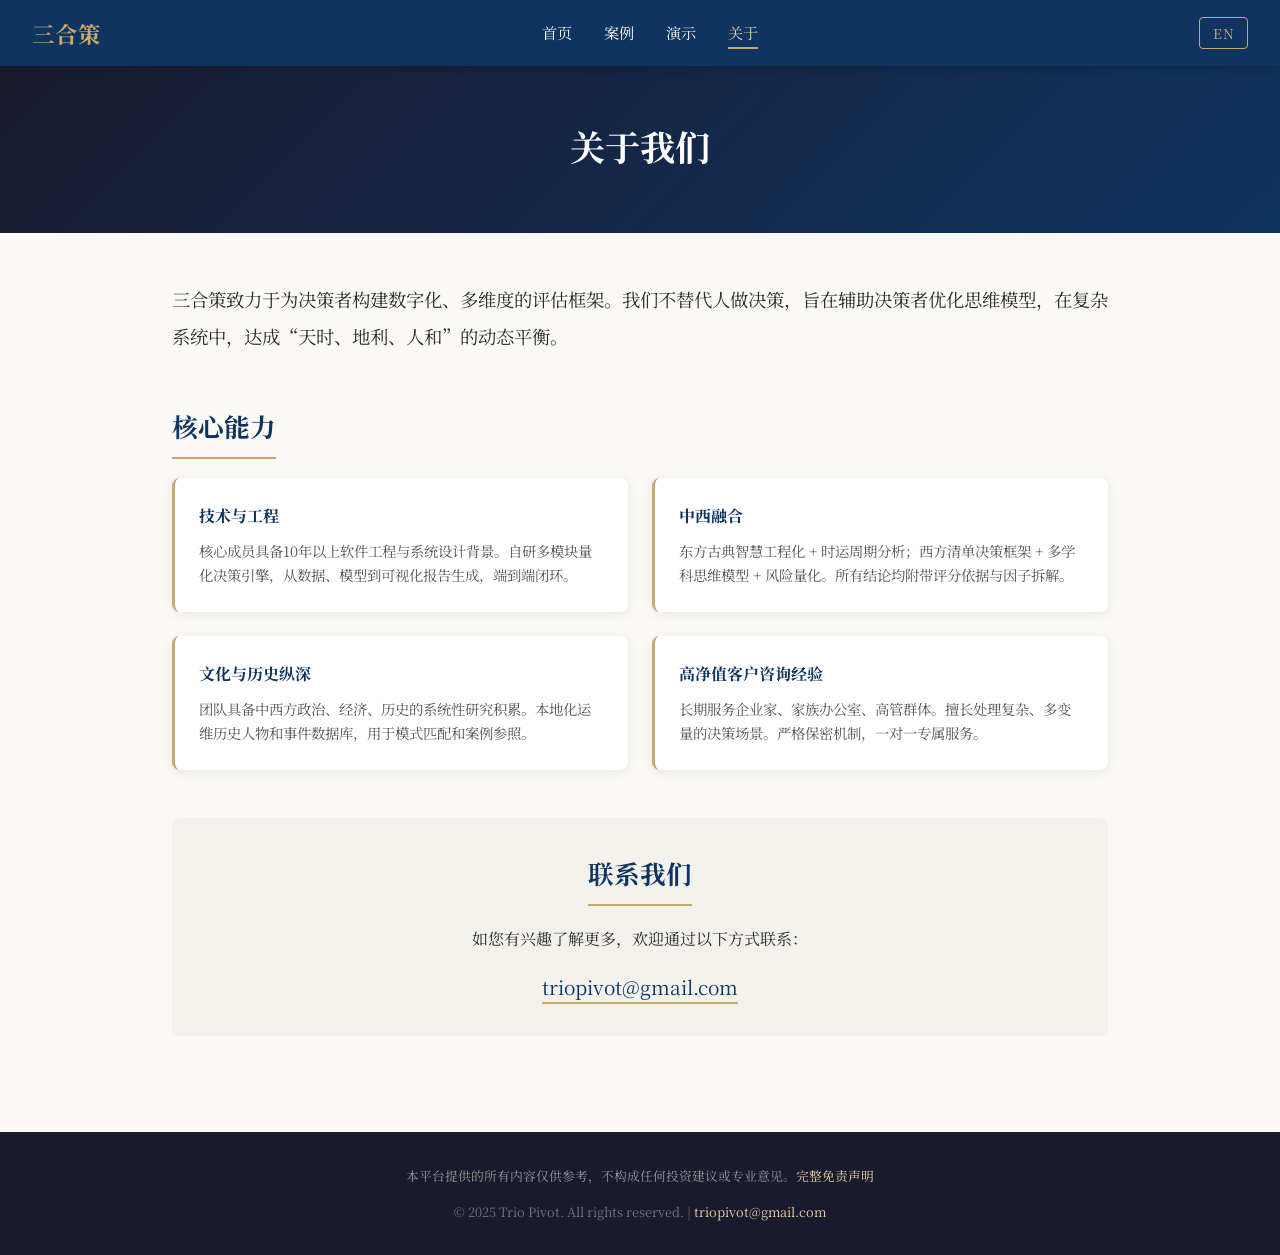
==== about.html @ 91f5c19b "Add files via upload" ====
<!DOCTYPE html>
<html lang="zh-CN">
<head>
  <meta charset="UTF-8">
  <meta name="viewport" content="width=device-width, initial-scale=1.0">
  <title>关于我们 — 三合策 Trio Pivot</title>
  <link rel="stylesheet" href="style.css">
  <link href="https://fonts.googleapis.com/css2?family=Noto+Serif+SC:wght@400;600;700&display=swap" rel="stylesheet">
</head>
<body>
  <!-- Navigation -->
  <nav class="navbar">
    <div class="nav-brand">三合策</div>
    <ul class="nav-links">
      <li><a href="index.html" data-i18n="nav.home">首页</a></li>
      <li><a href="cases.html" data-i18n="nav.cases">案例</a></li>
      <li><a href="demo.html" data-i18n="nav.demo">演示</a></li>
      <li><a href="about.html" class="active" data-i18n="nav.about">关于</a></li>
    </ul>
    <button id="lang-toggle" class="lang-toggle" onclick="toggleLang()">EN</button>
  </nav>

  <!-- Page Header -->
  <header class="page-header">
    <h1 data-i18n="about.title">关于我们</h1>
  </header>

  <main class="container about-container">

    <!-- Mission (preserved original paragraph) -->
    <section class="about-section">
      <p class="lead" data-i18n="about.mission">三合策致力于为决策者构建数字化、多维度的评估框架。我们不替代人做决策，旨在辅助决策者优化思维模型，在复杂系统中，达成"天时、地利、人和"的动态平衡。</p>
    </section>

    <!-- Core Capabilities -->
    <section class="about-section">
      <h2 data-i18n="about.capabilities.title">核心能力</h2>
      <div class="capability-grid">
        <div class="capability-item">
          <h3 data-i18n="about.cap1.title">技术与工程</h3>
          <p data-i18n="about.cap1.desc">核心成员具备10年以上软件工程与系统设计背景。自研多模块量化决策引擎，从数据、模型到可视化报告生成，端到端闭环。</p>
        </div>
        <div class="capability-item">
          <h3 data-i18n="about.cap2.title">中西融合</h3>
          <p data-i18n="about.cap2.desc">东方古典智慧工程化 + 时运周期分析；西方清单决策框架 + 多学科思维模型 + 风险量化。所有结论均附带评分依据与因子拆解。</p>
        </div>
        <div class="capability-item">
          <h3 data-i18n="about.cap3.title">文化与历史纵深</h3>
          <p data-i18n="about.cap3.desc">团队具备中西方政治、经济、历史的系统性研究积累。本地化运维历史人物和事件数据库，用于模式匹配和案例参照。</p>
        </div>
        <div class="capability-item">
          <h3 data-i18n="about.cap4.title">高净值客户咨询经验</h3>
          <p data-i18n="about.cap4.desc">长期服务企业家、家族办公室、高管群体。擅长处理复杂、多变量的决策场景。严格保密机制，一对一专属服务。</p>
        </div>
      </div>
    </section>

    <!-- Contact -->
    <section class="about-section about-contact">
      <h2 data-i18n="about.contact.title">联系我们</h2>
      <p data-i18n="about.contact.desc">如您有兴趣了解更多，欢迎通过以下方式联系：</p>
      <p class="contact-email"><a href="mailto:triopivot@gmail.com">triopivot@gmail.com</a></p>
    </section>

  </main>

  <!-- Footer -->
  <footer class="footer">
    <div class="container">
      <p class="footer-disclaimer" data-i18n="footer.disclaimer">本平台提供的所有内容仅供参考，不构成任何投资建议或专业意见。<a href="disclaimer.html">完整免责声明</a></p>
      <p class="footer-copy" data-i18n="footer.copy">&copy; 2025 Trio Pivot. All rights reserved. | <a href="mailto:triopivot@gmail.com">triopivot@gmail.com</a></p>
    </div>
  </footer>
  <script src="i18n.js"></script>
</body>
</html>
---- style.css ----
/* ===== Base & Variables ===== */
:root {
  --color-navy: #0f3460;
  --color-navy-dark: #1a1a2e;
  --color-navy-mid: #16213e;
  --color-gold: #c9a96e;
  --color-gold-light: #e8d5a3;
  --color-bg: #faf9f6;
  --color-text: #2c2c2c;
  --color-text-light: #555;
  --color-border: #e0dcd4;
  --font-serif: 'Noto Serif SC', 'Georgia', serif;
  --max-width: 1000px;
  --radius: 8px;
  --shadow: 0 2px 12px rgba(0,0,0,0.08);
}

* {
  margin: 0;
  padding: 0;
  box-sizing: border-box;
}

html {
  scroll-behavior: smooth;
}

body {
  font-family: var(--font-serif);
  background: var(--color-bg);
  color: var(--color-text);
  line-height: 1.8;
  font-size: 16px;
}

/* ===== Navigation ===== */
.navbar {
  position: sticky;
  top: 0;
  z-index: 100;
  display: flex;
  align-items: center;
  justify-content: space-between;
  padding: 0.8rem 2rem;
  background: var(--color-navy);
  box-shadow: 0 2px 8px rgba(0,0,0,0.2);
}

.nav-brand {
  font-size: 1.4rem;
  font-weight: 700;
  color: var(--color-gold);
  letter-spacing: 0.05em;
}

.nav-links {
  list-style: none;
  display: flex;
  gap: 2rem;
}

.nav-links a {
  color: #fff;
  text-decoration: none;
  font-size: 0.95rem;
  padding: 0.3rem 0;
  border-bottom: 2px solid transparent;
  transition: border-color 0.3s, color 0.3s;
}

.nav-links a:hover,
.nav-links a.active {
  color: var(--color-gold-light);
  border-bottom-color: var(--color-gold);
}

/* Language Toggle */
.lang-toggle {
  background: transparent;
  border: 1.5px solid var(--color-gold);
  color: var(--color-gold);
  font-family: var(--font-serif);
  font-size: 0.85rem;
  padding: 0.3rem 0.8rem;
  border-radius: 4px;
  cursor: pointer;
  transition: background 0.3s, color 0.3s;
  letter-spacing: 0.05em;
}

.lang-toggle:hover {
  background: var(--color-gold);
  color: var(--color-navy-dark);
}

/* ===== Hero ===== */
.hero {
  background: linear-gradient(135deg, var(--color-navy-dark) 0%, var(--color-navy-mid) 50%, var(--color-navy) 100%);
  padding: 5rem 2rem;
  text-align: center;
}

.hero-content {
  max-width: var(--max-width);
  margin: 0 auto;
}

.hero-title {
  font-size: 3.5rem;
  color: #fff;
  margin-bottom: 0.3rem;
  letter-spacing: 0.1em;
}

.hero-subtitle {
  font-size: 1.3rem;
  color: var(--color-gold-light);
  margin-bottom: 1rem;
  font-weight: 400;
  letter-spacing: 0.15em;
}

.hero-tagline {
  font-size: 1.5rem;
  color: var(--color-gold);
  font-weight: 600;
  margin-top: 1.5rem;
  letter-spacing: 0.2em;
}

/* ===== Page Header (non-hero) ===== */
.page-header {
  background: linear-gradient(135deg, var(--color-navy-dark) 0%, var(--color-navy) 100%);
  padding: 3rem 2rem;
  text-align: center;
}

.page-header h1 {
  font-size: 2.2rem;
  color: #fff;
  margin-bottom: 0.5rem;
}

.page-header p {
  color: var(--color-gold-light);
  font-size: 1rem;
  max-width: 600px;
  margin: 0 auto;
}

/* ===== Sections ===== */
.section {
  padding: 4rem 2rem;
}

.section-alt {
  background: #f3f1ec;
}

.section-cta {
  text-align: center;
  background: var(--color-navy-dark);
  padding: 3rem 2rem;
}

.section-cta h2 {
  color: #fff;
  margin-bottom: 1.5rem;
}

.container {
  max-width: var(--max-width);
  margin: 0 auto;
}

h2 {
  font-size: 1.6rem;
  color: var(--color-navy);
  margin-bottom: 1.2rem;
  padding-bottom: 0.5rem;
  border-bottom: 2px solid var(--color-gold);
  display: inline-block;
}

.section-intro {
  color: var(--color-text-light);
  margin-bottom: 2rem;
}

.lead {
  font-size: 1.15rem;
  line-height: 2;
  color: var(--color-text);
  margin-bottom: 1rem;
}

/* ===== Module Grid (Homepage) ===== */
.module-grid {
  display: grid;
  grid-template-columns: repeat(auto-fit, minmax(280px, 1fr));
  gap: 1.5rem;
}

.module-card {
  background: #fff;
  border-radius: var(--radius);
  padding: 1.8rem;
  box-shadow: var(--shadow);
  border-top: 3px solid var(--color-gold);
  transition: transform 0.2s, box-shadow 0.2s;
}

.module-card:hover {
  transform: translateY(-3px);
  box-shadow: 0 6px 20px rgba(0,0,0,0.12);
}

.module-icon {
  font-size: 2rem;
  margin-bottom: 0.8rem;
}

.module-card h3 {
  font-size: 1.1rem;
  color: var(--color-navy);
  margin-bottom: 0.6rem;
}

.module-card p {
  font-size: 0.9rem;
  color: var(--color-text-light);
  line-height: 1.7;
}

/* ===== Boundary List (Homepage) ===== */
.boundary-list {
  list-style: none;
  max-width: 600px;
}

.boundary-list li {
  padding: 0.8rem 0;
  padding-left: 1.5rem;
  position: relative;
  border-bottom: 1px solid var(--color-border);
  color: var(--color-text-light);
}

.boundary-list li::before {
  content: "✕";
  position: absolute;
  left: 0;
  color: #c0392b;
  font-weight: bold;
}

/* ===== Buttons ===== */
.cta-buttons {
  display: flex;
  gap: 1rem;
  justify-content: center;
  flex-wrap: wrap;
}

.btn {
  display: inline-block;
  padding: 0.8rem 2rem;
  border-radius: var(--radius);
  text-decoration: none;
  font-size: 1rem;
  font-family: var(--font-serif);
  transition: background 0.3s, transform 0.2s;
}

.btn-primary {
  background: var(--color-gold);
  color: var(--color-navy-dark);
  font-weight: 600;
}

.btn-primary:hover {
  background: var(--color-gold-light);
  transform: translateY(-2px);
}

.btn-secondary {
  background: transparent;
  color: var(--color-gold-light);
  border: 1.5px solid var(--color-gold);
}

.btn-secondary:hover {
  background: var(--color-gold);
  color: var(--color-navy-dark);
  transform: translateY(-2px);
}

/* ===== Case Studies ===== */
.cases-container {
  padding: 3rem 2rem;
}

.case-card {
  background: #fff;
  border-radius: var(--radius);
  box-shadow: var(--shadow);
  margin-bottom: 2.5rem;
  overflow: hidden;
  border-left: 4px solid var(--color-gold);
}

.case-header {
  background: linear-gradient(135deg, var(--color-navy-dark), var(--color-navy));
  padding: 1.5rem 2rem;
}

.case-number {
  display: inline-block;
  background: var(--color-gold);
  color: var(--color-navy-dark);
  font-size: 0.8rem;
  font-weight: 700;
  padding: 0.2rem 0.8rem;
  border-radius: 3px;
  margin-bottom: 0.5rem;
}

.case-header h2 {
  color: #fff;
  border: none;
  font-size: 1.4rem;
  margin: 0;
  padding: 0;
  display: block;
}

.case-body {
  padding: 2rem;
}

.case-profile {
  margin-bottom: 1.5rem;
  padding-bottom: 1rem;
  border-bottom: 1px solid var(--color-border);
}

.case-profile p {
  margin-bottom: 0.3rem;
  font-size: 0.95rem;
}

.case-modules {
  margin-bottom: 1.5rem;
}

.case-modules h4,
.case-process h4,
.case-outcome h4 {
  font-size: 0.95rem;
  color: var(--color-navy);
  margin-bottom: 0.6rem;
}

.module-tags {
  display: flex;
  gap: 0.5rem;
  flex-wrap: wrap;
}

.tag {
  display: inline-block;
  background: #eef2f7;
  color: var(--color-navy);
  padding: 0.3rem 0.8rem;
  border-radius: 20px;
  font-size: 0.85rem;
  font-weight: 600;
}

.case-process {
  margin-bottom: 1.5rem;
}

.case-process ul {
  list-style: none;
  padding: 0;
}

.case-process li {
  padding: 0.5rem 0;
  padding-left: 1rem;
  border-left: 2px solid var(--color-gold);
  margin-bottom: 0.5rem;
  font-size: 0.9rem;
  line-height: 1.6;
}

.case-outcome {
  background: #f8f7f4;
  padding: 1.2rem;
  border-radius: var(--radius);
}

.case-outcome p {
  font-size: 0.9rem;
  line-height: 1.7;
}

.cases-note {
  padding: 1.5rem 2rem;
  background: transparent;
}

.note-text {
  font-size: 0.85rem;
  color: var(--color-text-light);
  font-style: italic;
  text-align: center;
}

/* ===== Demo Page ===== */
.demo-container {
  padding: 3rem 2rem;
}

.demo-section {
  margin-bottom: 3.5rem;
}

.demo-section h2 {
  display: inline-block;
}

.demo-video-section {
  margin-bottom: 3rem;
}

/* Screenshot Gallery */
.screenshot-gallery {
  display: flex;
  flex-wrap: wrap;
  gap: 1.5rem;
  justify-content: center;
}

.screenshot-item {
  max-width: 800px;
  width: 100%;
  border-radius: var(--radius);
  overflow: hidden;
  box-shadow: var(--shadow);
  background: #fff;
}

.screenshot-item img {
  width: 100%;
  display: block;
}

.screenshot-item figcaption {
  padding: 0.8rem 1rem;
  font-size: 0.85rem;
  color: var(--color-text-light);
  text-align: center;
  background: #f8f7f4;
}

/* Video Stack (one per row) */
.demo-video-stack {
  display: flex;
  flex-direction: column;
  gap: 2.5rem;
}

.demo-video-card {
  background: #fff;
  border-radius: var(--radius);
  overflow: hidden;
  box-shadow: var(--shadow);
  max-width: 800px;
  margin: 0 auto;
  width: 100%;
}

.demo-video-card h3 {
  padding: 1rem 1.2rem 0.5rem;
  font-size: 1rem;
  color: var(--color-navy);
}

.demo-video-card .video-wrapper {
  border-radius: 0;
  box-shadow: none;
  max-width: none;
}

.video-caption {
  padding: 0.8rem 1.2rem;
  font-size: 0.85rem;
  color: var(--color-text-light);
}

.video-wrapper {
  position: relative;
  width: 100%;
  max-width: 800px;
  margin: 0 auto;
  border-radius: var(--radius);
  overflow: hidden;
  box-shadow: 0 4px 20px rgba(0,0,0,0.15);
  background: #000;
}

.video-wrapper video {
  width: 100%;
  display: block;
}

.demo-description {
  margin-bottom: 2.5rem;
}

.demo-description h2 {
  display: inline-block;
}

.demo-highlights {
  list-style: none;
  padding: 0;
}

.demo-highlights li {
  padding: 0.6rem 0;
  padding-left: 1.5rem;
  position: relative;
  font-size: 0.95rem;
  color: var(--color-text-light);
}

.demo-highlights li::before {
  content: "▸";
  position: absolute;
  left: 0;
  color: var(--color-gold);
  font-weight: bold;
}

.demo-links {
  text-align: center;
  padding-top: 2rem;
  border-top: 1px solid var(--color-border);
}

.demo-links h3 {
  font-size: 1.1rem;
  color: var(--color-navy);
  margin-bottom: 1rem;
}

/* ===== About Page ===== */
.about-container {
  padding: 3rem 2rem;
}

.about-section {
  margin-bottom: 3rem;
}

.capability-grid {
  display: grid;
  grid-template-columns: repeat(2, 1fr);
  gap: 1.5rem;
}

.capability-item {
  padding: 1.5rem;
  background: #fff;
  border-radius: var(--radius);
  box-shadow: var(--shadow);
  border-left: 3px solid var(--color-gold);
}

.capability-item h3 {
  font-size: 1rem;
  color: var(--color-navy);
  margin-bottom: 0.5rem;
}

.capability-item p {
  font-size: 0.9rem;
  color: var(--color-text-light);
  line-height: 1.7;
}

.about-contact {
  text-align: center;
  padding: 2rem;
  background: #f3f1ec;
  border-radius: var(--radius);
}

.contact-email {
  margin-top: 1rem;
}

.contact-email a {
  font-size: 1.2rem;
  color: var(--color-navy);
  text-decoration: none;
  border-bottom: 2px solid var(--color-gold);
  padding-bottom: 2px;
}

.contact-email a:hover {
  color: var(--color-gold);
}

/* ===== Footer ===== */
.footer {
  background: var(--color-navy-dark);
  padding: 2rem;
  text-align: center;
}

.footer-disclaimer {
  font-size: 0.8rem;
  color: #999;
  margin-bottom: 0.8rem;
}

.footer-disclaimer a {
  color: var(--color-gold-light);
  text-decoration: none;
}

.footer-disclaimer a:hover {
  text-decoration: underline;
}

.footer-copy {
  font-size: 0.8rem;
  color: #777;
}

.footer-copy a {
  color: var(--color-gold-light);
  text-decoration: none;
}

/* ===== Responsive ===== */
@media (max-width: 768px) {
  .navbar {
    flex-direction: column;
    gap: 0.8rem;
    padding: 1rem;
  }

  .nav-links {
    gap: 1.2rem;
  }

  .lang-toggle {
    position: absolute;
    top: 1rem;
    right: 1rem;
  }

  .hero-title {
    font-size: 2.5rem;
  }

  .hero-tagline {
    font-size: 1.2rem;
  }

  .module-grid,
  .capability-grid {
    grid-template-columns: 1fr;
  }

  .case-body {
    padding: 1.2rem;
  }

  .cta-buttons {
    flex-direction: column;
    align-items: center;
  }
}
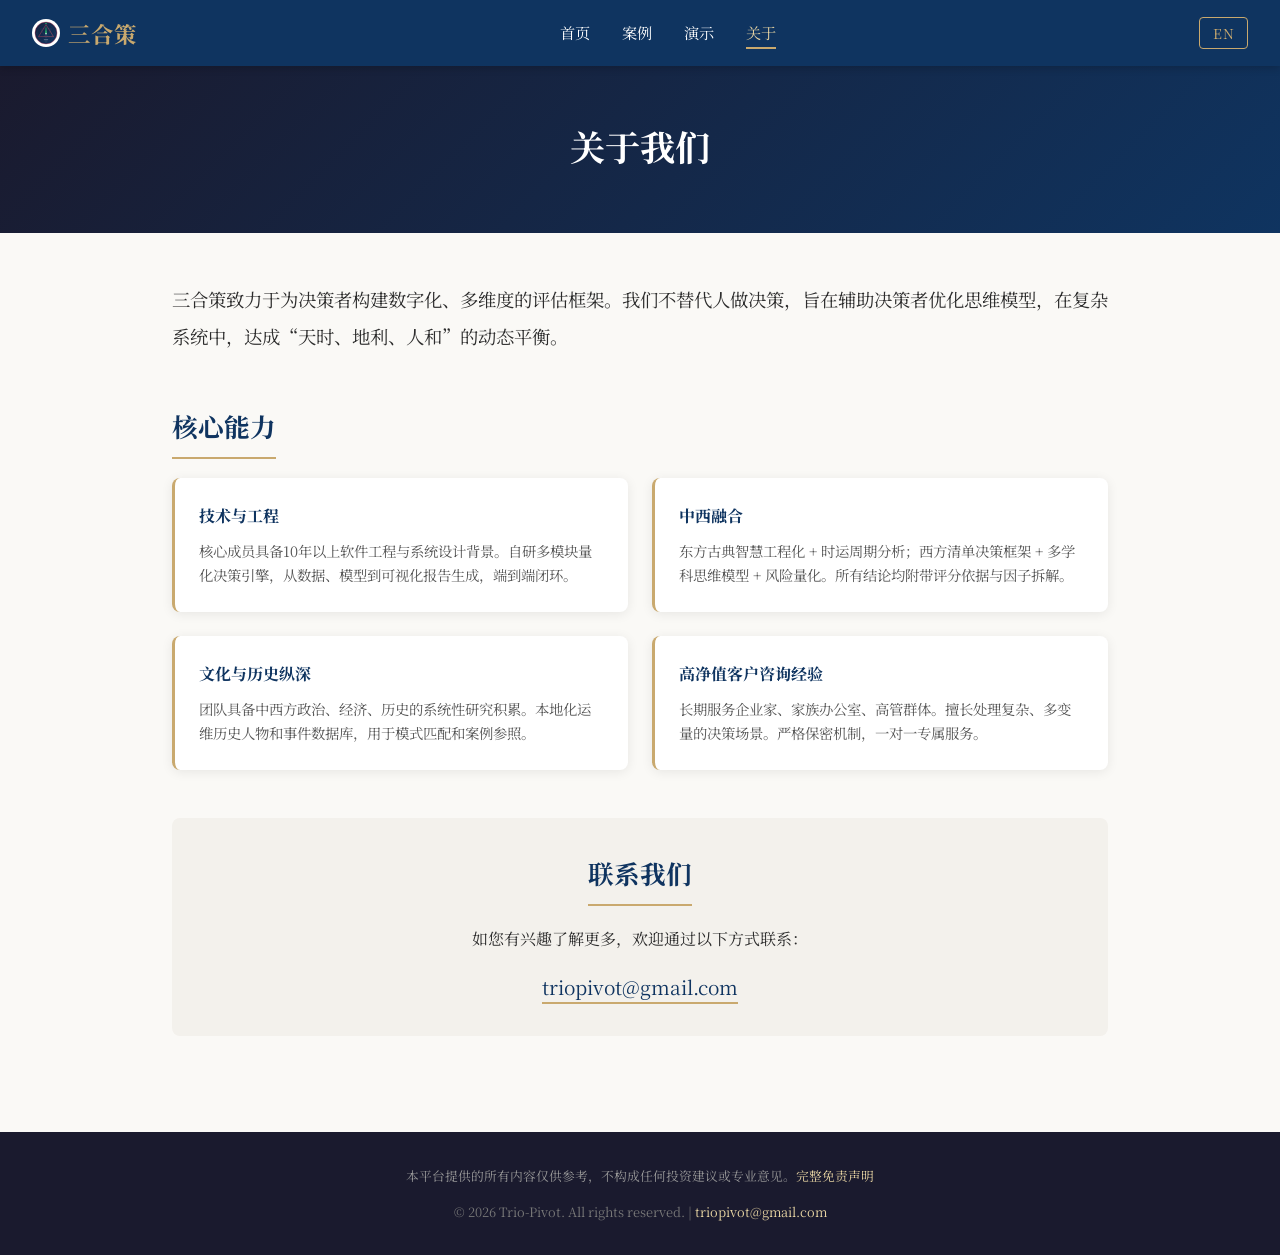
==== commit 582e78ef: "Add files via upload" ====
--- a/about.html
+++ b/about.html
@@ -3,14 +3,14 @@
 <head>
   <meta charset="UTF-8">
   <meta name="viewport" content="width=device-width, initial-scale=1.0">
-  <title>关于我们 — 三合策 Trio Pivot</title>
+  <title>关于我们 — 三合策 Trio-Pivot</title>
   <link rel="stylesheet" href="style.css">
   <link href="https://fonts.googleapis.com/css2?family=Noto+Serif+SC:wght@400;600;700&display=swap" rel="stylesheet">
 </head>
 <body>
   <!-- Navigation -->
   <nav class="navbar">
-    <div class="nav-brand">三合策</div>
+    <div class="nav-brand"><img src="brand-icon.svg" alt="Trio-Pivot" class="nav-brand-icon">三合策</div>
     <ul class="nav-links">
       <li><a href="index.html" data-i18n="nav.home">首页</a></li>
       <li><a href="cases.html" data-i18n="nav.cases">案例</a></li>
@@ -68,7 +68,7 @@
   <footer class="footer">
     <div class="container">
       <p class="footer-disclaimer" data-i18n="footer.disclaimer">本平台提供的所有内容仅供参考，不构成任何投资建议或专业意见。<a href="disclaimer.html">完整免责声明</a></p>
-      <p class="footer-copy" data-i18n="footer.copy">&copy; 2025 Trio Pivot. All rights reserved. | <a href="mailto:triopivot@gmail.com">triopivot@gmail.com</a></p>
+      <p class="footer-copy" data-i18n="footer.copy">&copy; 2026 Trio-Pivot. All rights reserved. | <a href="mailto:triopivot@gmail.com">triopivot@gmail.com</a></p>
     </div>
   </footer>
   <script src="i18n.js"></script>
--- a/style.css
+++ b/style.css
@@ -51,6 +51,17 @@
   font-weight: 700;
   color: var(--color-gold);
   letter-spacing: 0.05em;
+  display: flex;
+  align-items: center;
+  gap: 8px;
+}
+
+.nav-brand-icon {
+  width: 28px;
+  height: 28px;
+  background: #fff;
+  border-radius: 50%;
+  padding: 2px;
 }
 
 .nav-links {
@@ -112,6 +123,21 @@
   letter-spacing: 0.1em;
 }
 
+.hero-title-row {
+  display: flex;
+  align-items: center;
+  justify-content: center;
+  gap: 0.5rem;
+}
+
+.hero-brand-icon {
+  width: 3rem;
+  height: 3rem;
+  background: #fff;
+  border-radius: 50%;
+  padding: 4px;
+}
+
 .hero-subtitle {
   font-size: 1.3rem;
   color: var(--color-gold-light);
